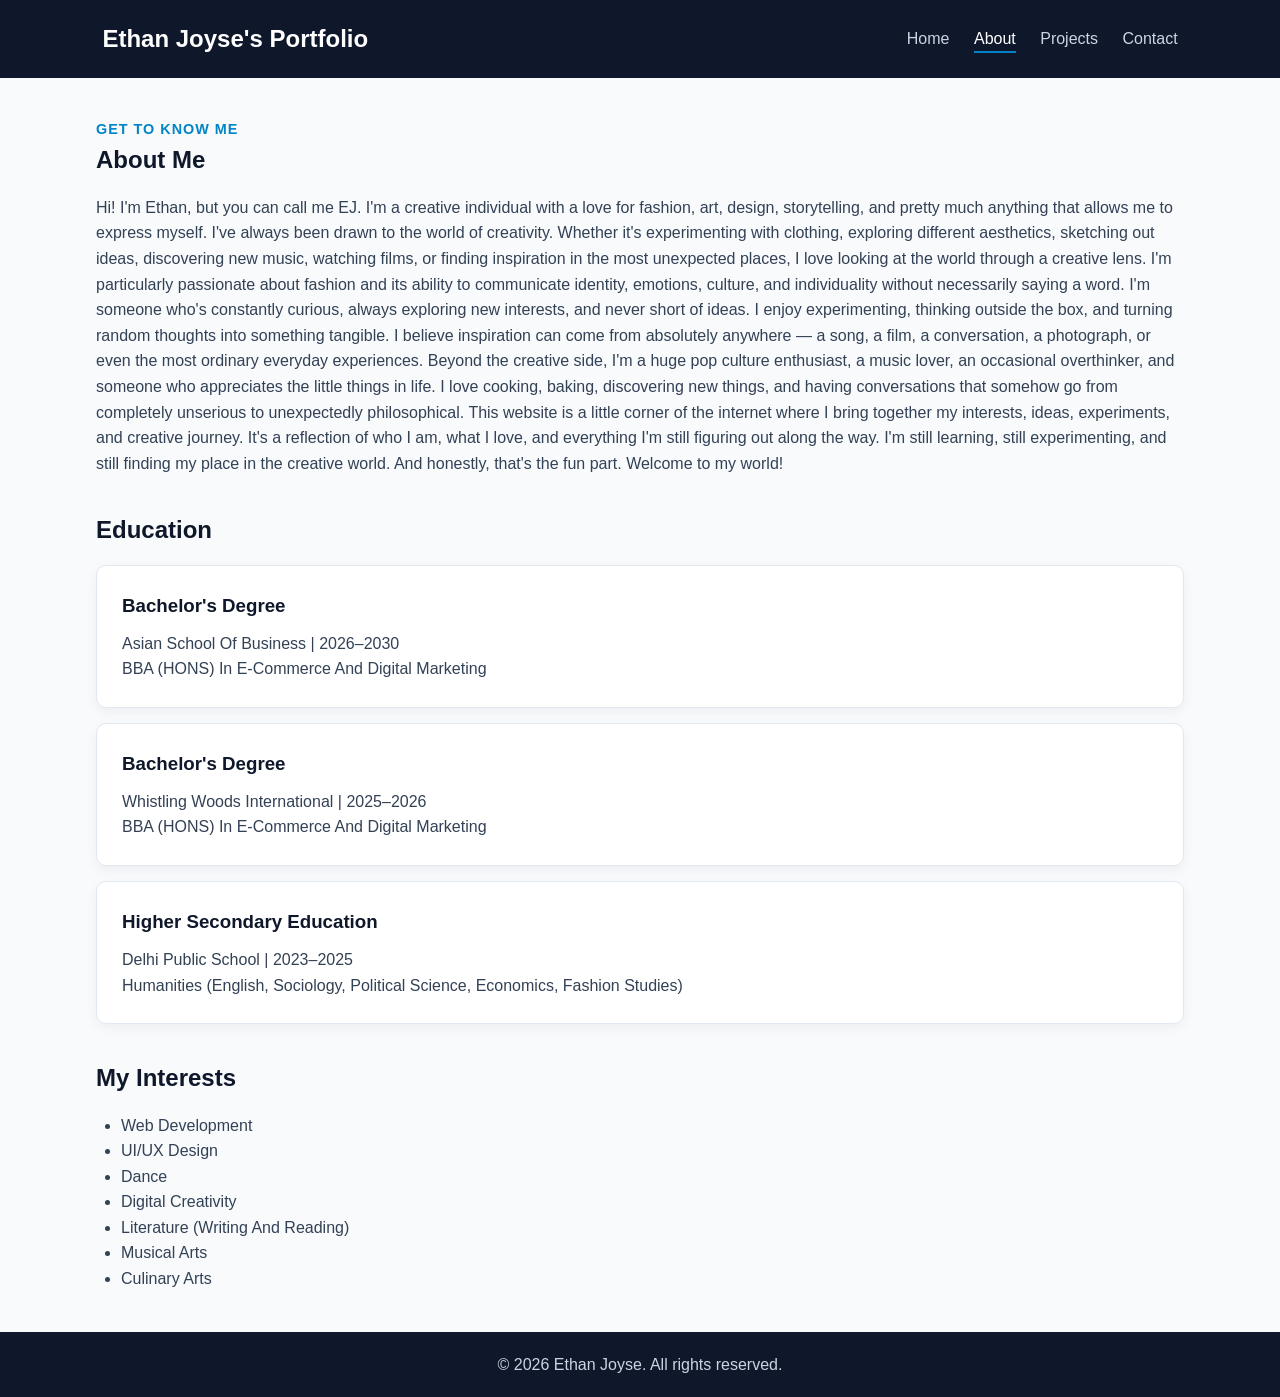
==== about.html @ fccc9000 "Add files via upload" ====
<!DOCTYPE html>
<html lang="en">
<head>
    <meta charset="UTF-8">
    <meta name="viewport" content="width=device-width, initial-scale=1.0">
    <title>My Portfolio | About</title>
    <link rel="stylesheet" href="style.css">
</head>
<body>
    <header>
        <a class="logo" href="index.html">Ethan Joyse's Portfolio</a>
        <nav aria-label="Main navigation">
            <a href="index.html">Home</a>
            <a href="about.html" aria-current="page">About</a>
            <a href="projects.html">Projects</a>
            <a href="contact.html">Contact</a>
        </nav>
    </header>

    <main class="container">
        <section>
            <p class="eyebrow">Get to know me</p>
            <h1>About Me</h1>
            <p>Hi! I'm Ethan, but you can call me EJ. I'm a creative individual with a love for fashion, art, design, storytelling, and pretty much anything that allows me to express myself.

I've always been drawn to the world of creativity. Whether it's experimenting with clothing, exploring different aesthetics, sketching out ideas, discovering new music, watching films, or finding inspiration in the most unexpected places, I love looking at the world through a creative lens. I'm particularly passionate about fashion and its ability to communicate identity, emotions, culture, and individuality without necessarily saying a word.

I'm someone who's constantly curious, always exploring new interests, and never short of ideas. I enjoy experimenting, thinking outside the box, and turning random thoughts into something tangible. I believe inspiration can come from absolutely anywhere — a song, a film, a conversation, a photograph, or even the most ordinary everyday experiences.

Beyond the creative side, I'm a huge pop culture enthusiast, a music lover, an occasional overthinker, and someone who appreciates the little things in life. I love cooking, baking, discovering new things, and having conversations that somehow go from completely unserious to unexpectedly philosophical.

This website is a little corner of the internet where I bring together my interests, ideas, experiments, and creative journey. It's a reflection of who I am, what I love, and everything I'm still figuring out along the way.

I'm still learning, still experimenting, and still finding my place in the creative world. And honestly, that's the fun part. Welcome to my world!
</p>
        </section>

        <section>
            <h2>Education</h2>
            <div class="card">
                <h3>Bachelor's Degree</h3>
                <p>Asian School Of Business | 2026–2030</p>
                <p>BBA (HONS) In E-Commerce And Digital Marketing</p>
            </div>
             <div class="card">
                <h3>Bachelor's Degree</h3>
                <p>Whistling Woods International | 2025–2026</p>
                <p>BBA (HONS) In E-Commerce And Digital Marketing</p>
            </div>
            <div class="card">
                <h3>Higher Secondary Education</h3>
                <p>Delhi Public School | 2023–2025</p>
                <p>Humanities (English, Sociology, Political Science, Economics, Fashion Studies) </p>
            </div>
        </section>

        <section>
            <h2>My Interests</h2>
            <ul class="interest-list">
                <li>Web Development</li>
                <li>UI/UX Design</li>
                <li>Dance</li>
                <li>Digital Creativity</li>
                <li>Literature (Writing And Reading)</li>
                <li>Musical Arts</li>
                <li>Culinary Arts</li>
            </ul>
        </section>
    </main>

    <footer>
        <p>&copy; 2026 Ethan Joyse. All rights reserved.</p>
    </footer>
</body>
</html>
---- style.css ----
/* ---------- Global styles ---------- */
* {
    margin: 0;
    padding: 0;
    box-sizing: border-box;
}

:root {
    --navy: #0f172a;       /* Deep Slate Navy for headers, buttons & headings */
    --orange: #0284c7;     /* Ocean Blue accent for hover states & highlights */
    --light: #f8fafc;      /* Soft Off-White background for easy reading */
    --text: #334155;       /* Charcoal Slate for crisp, readable body text */
    --white: #ffffff;      /* Pure White for cards, boxes, and light text */
    --border: #e2e8f0;     /* Subtle cool gray for borders */
}

body {
    font-family: Arial, sans-serif;
    background-color: var(--light);
    color: var(--text);
    line-height: 1.6;
}

header {
    background-color: var(--navy);
    color: var(--white);
    padding: 20px 8%;
    display: flex;
    justify-content: space-between;
    align-items: center;
    flex-wrap: wrap;
    gap: 15px;
}

.logo {
    color: var(--white);
    font-size: 1.5rem;
    font-weight: bold;
    text-decoration: none;
}

nav a {
    color: #cbd5e1;
    text-decoration: none;
    margin-left: 20px;
    font-size: 1rem;
    transition: color 0.2s ease;
}

nav a:hover,
nav a[aria-current="page"] {
    color: var(--white);
    border-bottom: 2px solid var(--orange);
    padding-bottom: 4px;
}

main {
    min-height: 70vh;
}

.hero {
    min-height: 75vh;
    display: flex;
    justify-content: space-around;
    align-items: center;
    gap: 40px;
    padding: 50px 8%;
    flex-wrap: wrap;
}

.hero-content {
    max-width: 560px;
}

.eyebrow {
    color: var(--orange);
    font-weight: bold;
    text-transform: uppercase;
    letter-spacing: 1px;
    font-size: 0.9rem;
}

.hero-content h1 {
    font-size: clamp(2rem, 5vw, 2.8rem);
    color: var(--navy);
    margin: 12px 0;
}

.hero-content h1 span {
    color: var(--orange);
}

.hero-content h2 {
    color: #475569;
    font-size: 1.25rem;
    margin-bottom: 15px;
}

.btn {
    display: inline-block;
    background-color: var(--navy);
    color: var(--white);
    padding: 12px 25px;
    margin-top: 20px;
    text-decoration: none;
    border-radius: 6px;
    font-weight: bold;
    transition: background-color 0.2s ease;
}

.btn:hover {
    background-color: var(--orange);
    color: var(--white);
}

.profile-circle {
    width: 220px;
    height: 220px;
    border-radius: 50%;
    background-color: var(--navy);
    color: var(--white);
    display: flex;
    justify-content: center;
    align-items: center;
    font-size: 4rem;
    font-weight: bold;
    border: 6px solid var(--orange);
    overflow: hidden;
    box-shadow: 0 10px 25px rgba(15, 23, 42, 0.15);
}

.profile-circle img {
    width: 100%;
    height: 100%;
    object-fit: cover;
    display: block;
}

.container {
    width: 85%;
    max-width: 1100px;
    margin: 40px auto;
}

.container section {
    margin-bottom: 35px;
}

.container h1,
.container h2 {
    color: var(--navy);
    margin-bottom: 15px;
}

.card {
    background-color: var(--white);
    padding: 25px;
    margin: 15px 0;
    border-radius: 10px;
    border: 1px solid var(--border);
    box-shadow: 0 4px 12px rgba(15, 23, 42, 0.05);
}

.card h3 {
    color: var(--navy);
    margin-bottom: 10px;
}

.interest-list {
    margin-left: 25px;
}

.skills {
    display: flex;
    flex-wrap: wrap;
    gap: 15px;
    margin-bottom: 30px;
}

.skills span {
    background-color: var(--navy);
    color: var(--white);
    padding: 10px 20px;
    border-radius: 20px;
    font-size: 0.95rem;
}

.project-container {
    display: grid;
    grid-template-columns: repeat(3, minmax(0, 1fr));
    gap: 20px;
}

/* ---------- Contact Details Box (For Script Injection) ---------- */
.contact-box {
    background-color: var(--white);
    border: 1px solid var(--border);
    border-left: 5px solid var(--orange);
    border-radius: 8px;
    padding: 22px 25px;
    margin: 20px 0 30px 0;
    max-width: 550px;
    box-shadow: 0 4px 12px rgba(15, 23, 42, 0.05);
}

.contact-box h3 {
    color: var(--navy);
    margin-bottom: 12px;
    font-size: 1.15rem;
}

.contact-box p,
.contact-box address {
    margin-bottom: 8px;
    font-style: normal;
    color: var(--text);
}

.contact-box a {
    color: var(--orange);
    text-decoration: none;
    font-weight: bold;
}

.contact-box a:hover {
    text-decoration: underline;
}

/* ---------- Contact Form & Social Links ---------- */
.contact-form {
    max-width: 550px;
    display: flex;
    flex-direction: column;
    gap: 12px;
    margin-top: 20px;
}

.contact-form label {
    font-weight: bold;
    color: var(--navy);
    font-size: 0.95rem;
}

.contact-form input,
.contact-form textarea {
    width: 100%;
    padding: 12px;
    border: 1px solid #cbd5e1;
    border-radius: 6px;
    font-size: 1rem;
    font-family: Arial, sans-serif;
    background-color: var(--white);
    color: var(--text);
}

.contact-form input:focus,
.contact-form textarea:focus {
    outline: none;
    border-color: var(--orange);
}

.contact-form button {
    background-color: var(--navy);
    color: var(--white);
    padding: 12px;
    border: none;
    border-radius: 6px;
    cursor: pointer;
    font-size: 1rem;
    font-weight: bold;
    transition: background-color 0.2s ease;
}

.contact-form button:hover {
    background-color: var(--orange);
}

.social-links {
    display: flex;
    gap: 20px;
    flex-wrap: wrap;
}

.social-links a {
    color: var(--navy);
    text-decoration: none;
    font-weight: bold;
    padding: 8px 16px;
    background-color: var(--white);
    border: 1px solid var(--border);
    border-radius: 6px;
    transition: all 0.2s ease;
}

.social-links a:hover {
    background-color: var(--orange);
    color: var(--white);
    border-color: var(--orange);
}

footer {
    background-color: var(--navy);
    color: #cbd5e1;
    text-align: center;
    padding: 20px;
    margin-top: 40px;
}

/* ---------- Responsive layout for tablets and phones ---------- */
@media screen and (max-width: 768px) {
    header {
        flex-direction: column;
    }

    nav {
        text-align: center;
    }

    nav a {
        display: inline-block;
        margin: 5px 8px;
    }

    .hero {
        flex-direction: column;
        text-align: center;
    }

    .project-container {
        grid-template-columns: 1fr;
    }

    .container {
        width: 90%;
    }
}
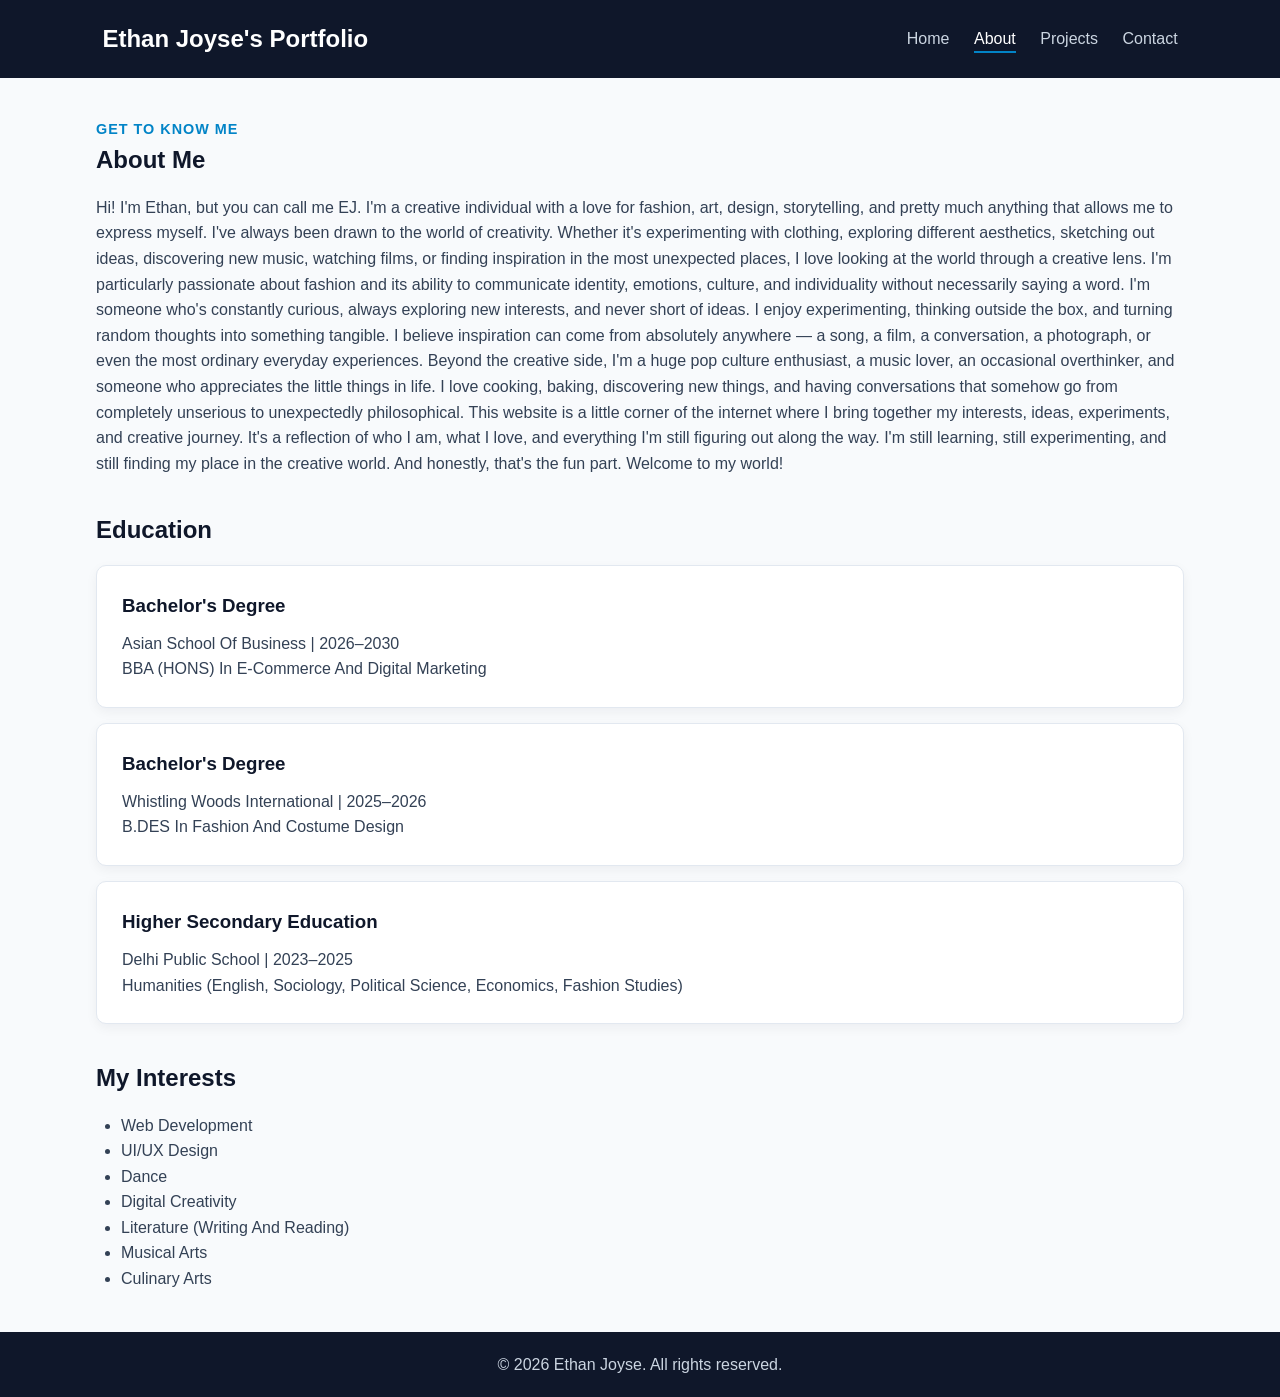
==== commit d0868685: "Update about.html" ====
--- a/about.html
+++ b/about.html
@@ -45,7 +45,7 @@
              <div class="card">
                 <h3>Bachelor's Degree</h3>
                 <p>Whistling Woods International | 2025–2026</p>
-                <p>BBA (HONS) In E-Commerce And Digital Marketing</p>
+                <p>B.DES In Fashion And Costume Design</p>
             </div>
             <div class="card">
                 <h3>Higher Secondary Education</h3>
